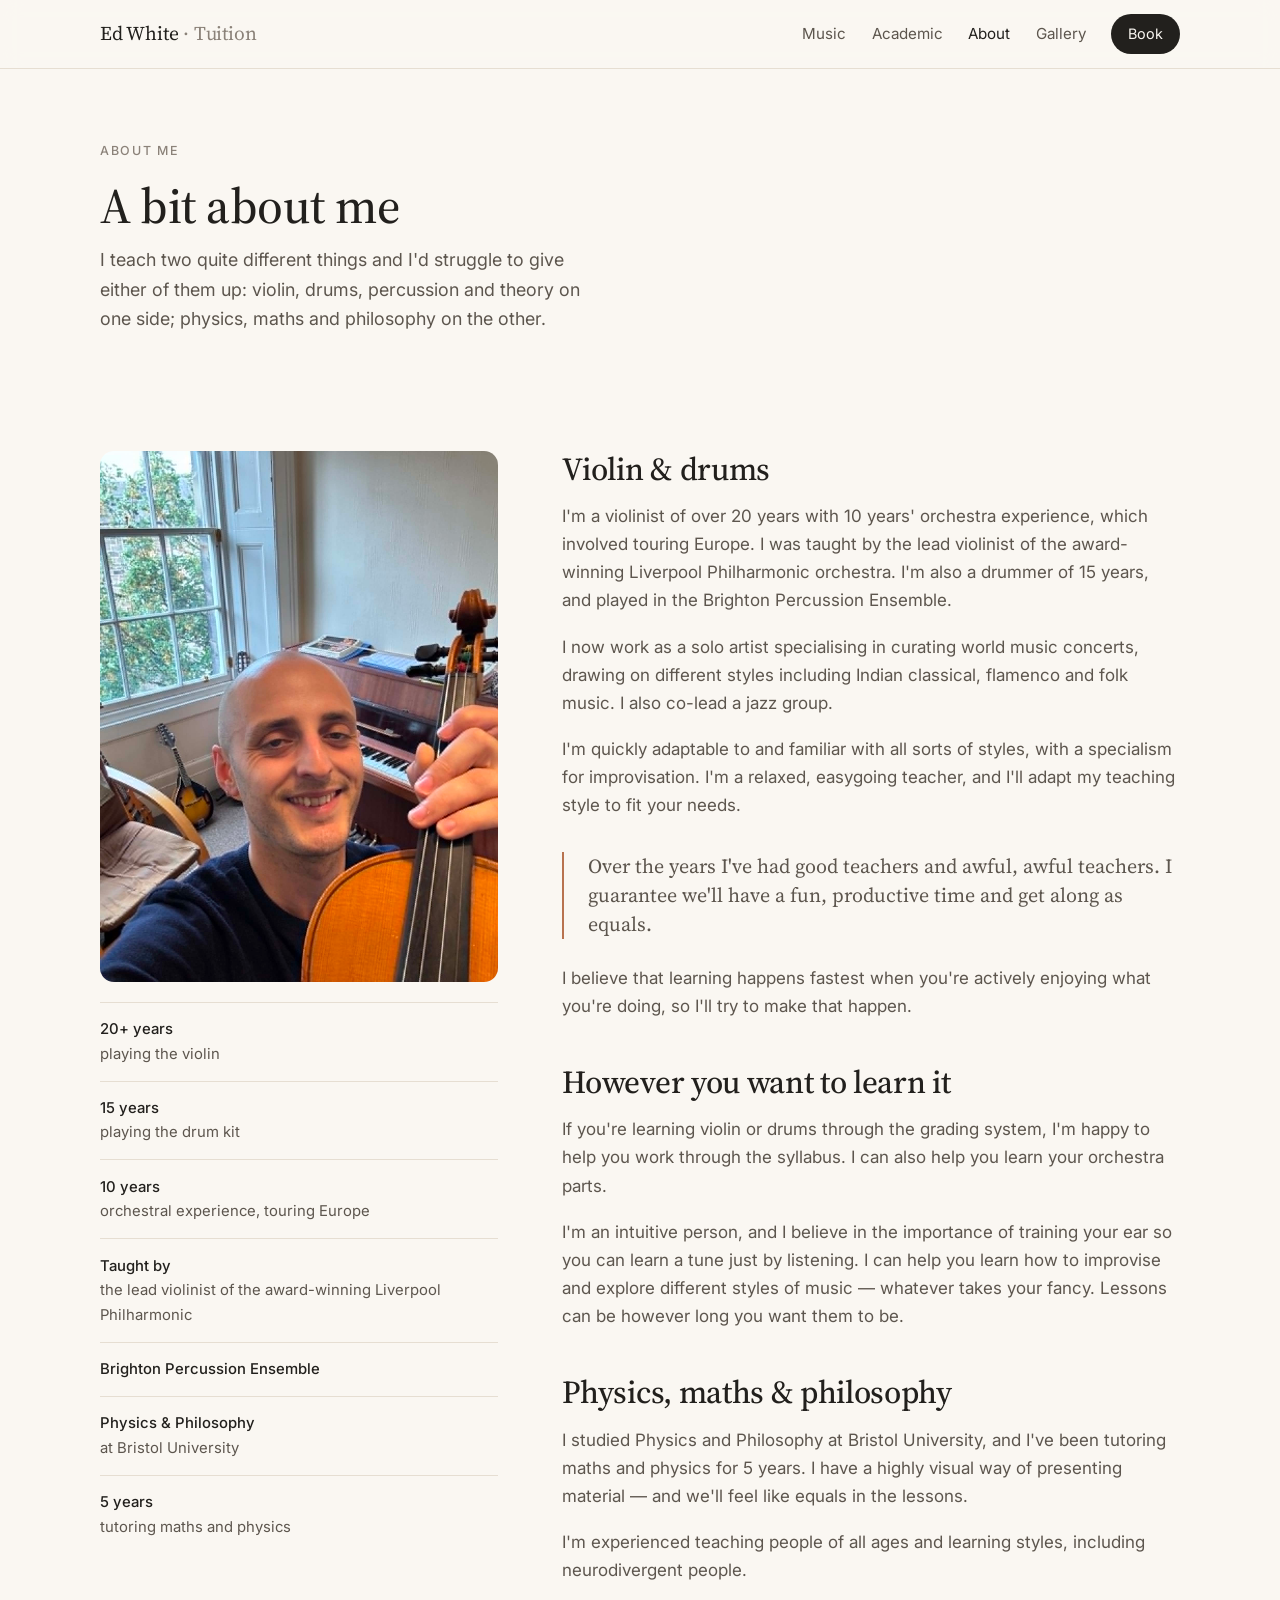
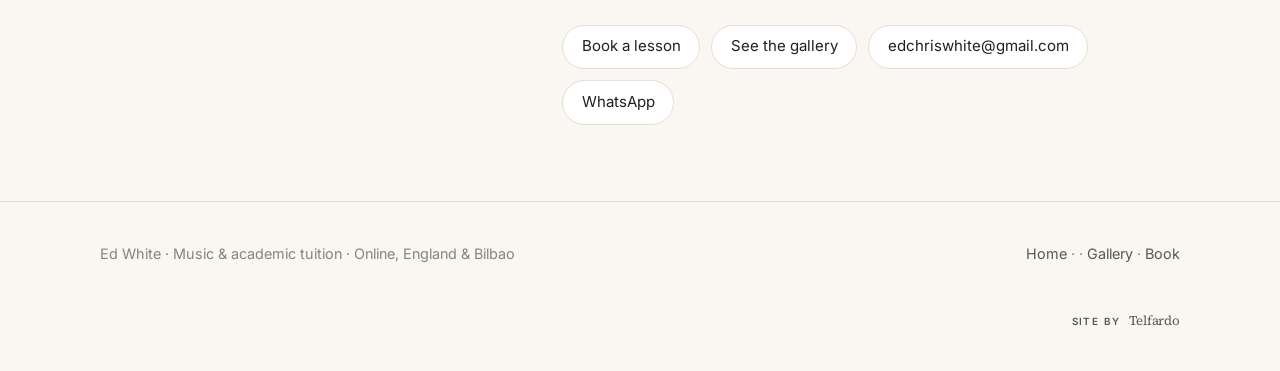
==== about.html @ 2a273e40 "Give the footer credit a colour cloud and a written caption Hovering the credit now blooms a slow mu" ====
<!doctype html>
<html lang="en-GB">
<head>
<meta charset="utf-8">
<meta name="viewport" content="width=device-width, initial-scale=1">
<title>About Ed — Ed White Tuition</title>
<meta name="description" content="Ed White: violinist of over 20 years, drummer of 15, taught by the lead violinist of the Liverpool Philharmonic. Physics and Philosophy at Bristol, five years tutoring maths and physics.">
<link rel="preconnect" href="https://fonts.googleapis.com">
<link rel="preconnect" href="https://fonts.gstatic.com" crossorigin>
<link href="https://fonts.googleapis.com/css2?family=Inter:wght@400;500;600&family=Caveat:wght@500;600&family=Source+Serif+4:opsz,wght@8..60,400;8..60,500&display=swap" rel="stylesheet">
<link rel="stylesheet" href="styles.css">
<link rel="stylesheet" href="admin.css">
<script src="content.js" defer></script>
<script src="admin.js" defer></script>
</head>
<body>

<header class="site-head">
  <div class="wrap">
    <a class="brand" href="index.html">Ed White <span>· Tuition</span></a>
    <nav class="nav">
      <a href="music.html">Music</a>
      <a href="academic.html">Academic</a>
      <a href="about.html" aria-current="page">About</a>
      <a href="gallery.html">Gallery</a>
      <a class="btn-sm" href="index.html#book">Book</a>
    </nav>
  </div>
</header>

<main>

  <section class="hero" id="about-top" style="padding-bottom:0">
    <div class="wrap">
      <div class="section-head">
        <p class="eyebrow">About me</p>
        <h1>A bit about me</h1>
        <p class="lede">
          I teach two quite different things and I'd struggle to give either of them up:
          violin, drums, percussion and theory on one side; physics, maths and
          philosophy on the other.
        </p>
      </div>
    </div>
  </section>

  <section id="about-story">
    <div class="wrap prose-split">

      <aside class="prose-aside">
        <div class="photo" data-placeholder="Add images/ed-smiling-holding-violin.jpeg">
          <img src="images/ed-smiling-holding-violin.jpeg" alt="Ed White smiling with his violin in his teaching room" loading="lazy" onerror="this.parentNode.classList.add('is-empty')">
        </div>
        <ul class="credentials">
          <li><strong>20+ years</strong> playing the violin</li>
          <li><strong>15 years</strong> playing the drum kit</li>
          <li><strong>10 years</strong> orchestral experience, touring Europe</li>
          <li><strong>Taught by</strong> the lead violinist of the award-winning Liverpool Philharmonic</li>
          <li><strong>Brighton Percussion Ensemble</strong></li>
          <li><strong>Physics &amp; Philosophy</strong> at Bristol University</li>
          <li><strong>5 years</strong> tutoring maths and physics</li>
        </ul>
      </aside>

      <div class="prose">

        <h2>Violin &amp; drums</h2>
        <p>
          I'm a violinist of over 20 years with 10 years' orchestra experience, which involved
          touring Europe. I was taught by the lead violinist of the award-winning Liverpool
          Philharmonic orchestra. I'm also a drummer of 15 years, and played in the Brighton
          Percussion Ensemble.
        </p>
        <p>
          I now work as a solo artist specialising in curating world music concerts, drawing on
          different styles including Indian classical, flamenco and folk music. I also co-lead a
          jazz group.
        </p>
        <p>
          I'm quickly adaptable to and familiar with all sorts of styles, with a specialism for
          improvisation. I'm a relaxed, easygoing teacher, and I'll adapt my teaching style to fit
          your needs.
        </p>

        <p class="quote">
          Over the years I've had good teachers and awful, awful teachers. I guarantee we'll have a
          fun, productive time and get along as equals.
        </p>

        <p style="margin-top:1.6rem">
          I believe that learning happens fastest when you're actively enjoying what you're doing,
          so I'll try to make that happen.
        </p>

        <h2>However you want to learn it</h2>
        <p>
          If you're learning violin or drums through the grading system, I'm happy to help you work
          through the syllabus. I can also help you learn your orchestra parts.
        </p>
        <p>
          I'm an intuitive person, and I believe in the importance of training your ear so you can
          learn a tune just by listening. I can help you learn how to improvise and explore
          different styles of music — whatever takes your fancy. Lessons can be however long you
          want them to be.
        </p>

        <h2>Physics, maths &amp; philosophy</h2>
        <p>
          I studied Physics and Philosophy at Bristol University, and I've been tutoring maths and
          physics for 5 years. I have a highly visual way of presenting material — and we'll feel
          like equals in the lessons.
        </p>
        <p>
          I'm experienced teaching people of all ages and learning styles, including neurodivergent
          people.
        </p>

        <div class="contact-strip" style="margin-top:2.5rem">
          <a href="index.html#book">Book a lesson</a>
          <a href="gallery.html">See the gallery</a>
          <a href="mailto:edchriswhite@gmail.com">edchriswhite@gmail.com</a>
          <a href="https://wa.me/447710241930">WhatsApp</a>
        </div>

      </div>
    </div>
  </section>

</main>

<footer class="site-foot">
  <div class="wrap">
    <p>Ed White · Music &amp; academic tuition · Online, England &amp; Bilbao</p>
    <p><a href="index.html">Home</a> ·  · <a href="gallery.html">Gallery</a> · <a href="index.html#book">Book</a></p>
    <p class="credit"><a href="https://telfardo.com" rel="noopener"><span class="by">Site by</span><span class="me">Telfardo</span><span class="ed" aria-hidden="true">Click for more</span></a></p>
  </div>
</footer>

<script src="script.js"></script>
</body>
</html>
---- styles.css ----
/* Ed White Tuition — quiet, warm, unfussy.
   One accent colour, lots of air, no gimmicks. */

:root {
  --paper:      #faf7f2;
  --paper-warm: #f3ece1;
  --card:       #ffffff;
  --ink:        #22201d;
  --ink-soft:   #5d564e;
  --ink-faint:  #8b8279;
  --line:       #e6ded2;
  --accent:     #9c5334;
  --accent-dim: #b8734f;
  --moss:       #4c5c4f;

  --serif: "Source Serif 4", Georgia, "Times New Roman", serif;
  --sans:  "Inter", -apple-system, BlinkMacSystemFont, "Segoe UI", Roboto, Helvetica, Arial, sans-serif;

  --wrap: 1080px;
  --radius: 14px;
}

*, *::before, *::after { box-sizing: border-box; }

html { scroll-behavior: smooth; }

body {
  margin: 0;
  background: var(--paper);
  color: var(--ink);
  font-family: var(--sans);
  font-size: 17px;
  line-height: 1.65;
  -webkit-font-smoothing: antialiased;
}

h1, h2, h3 {
  font-family: var(--serif);
  font-weight: 500;
  line-height: 1.15;
  letter-spacing: -0.01em;
  margin: 0 0 0.5em;
}

h1 { font-size: clamp(2.1rem, 5vw, 3.1rem); }
h2 { font-size: clamp(1.5rem, 3vw, 2rem); }
h3 { font-size: 1.15rem; }

p { margin: 0 0 1.1em; }
p:last-child { margin-bottom: 0; }

a { color: var(--accent); text-decoration-thickness: 1px; text-underline-offset: 3px; }
a:hover { color: var(--ink); }

img { max-width: 100%; display: block; }

.wrap {
  width: min(100% - 2.5rem, var(--wrap));
  margin-inline: auto;
}

.lede {
  font-size: 1.12rem;
  color: var(--ink-soft);
  max-width: 46ch;
}

.eyebrow {
  font-size: 0.78rem;
  letter-spacing: 0.14em;
  text-transform: uppercase;
  color: var(--ink-faint);
  font-weight: 500;
  margin-bottom: 1rem;
}

/* ---------- header ---------- */

.site-head {
  position: sticky;
  top: 0;
  z-index: 20;
  background: rgba(250, 247, 242, 0.88);
  backdrop-filter: blur(10px);
  border-bottom: 1px solid var(--line);
}

.site-head .wrap {
  display: flex;
  align-items: center;
  justify-content: space-between;
  gap: 1.5rem;
  min-height: 68px;
  padding-block: 0.6rem;
  flex-wrap: wrap;
}

.brand {
  font-family: var(--serif);
  font-size: 1.22rem;
  color: var(--ink);
  text-decoration: none;
  letter-spacing: -0.01em;
}
.brand span { color: var(--ink-faint); }

.nav {
  display: flex;
  align-items: center;
  gap: 1.6rem;
  font-size: 0.95rem;
}

.nav a {
  color: var(--ink-soft);
  text-decoration: none;
}
.nav a:hover, .nav a[aria-current="page"] { color: var(--ink); }

.nav .btn-sm {
  background: var(--ink);
  color: var(--paper);
  padding: 0.5rem 1.05rem;
  border-radius: 100px;
  font-size: 0.9rem;
}
.nav .btn-sm:hover { background: var(--accent); color: #fff; }

/* ---------- hero ---------- */

.hero {
  padding: clamp(2.5rem, 6vw, 4.5rem) 0 clamp(3rem, 6vw, 5rem);
}

.hero-grid {
  display: grid;
  grid-template-columns: 1fr 1fr;
  gap: clamp(2rem, 5vw, 4rem);
  align-items: start;
}

.hero h1 { margin-bottom: 0.65rem; }

/* Small portrait sitting beside the page title — deliberately modest, and
   square, so there's no crop to go wrong on any screen. */

.hero-intro {
  display: flex;
  align-items: center;
  gap: 1.25rem;
  margin-bottom: 1.5rem;
}

.hero-intro .portrait {
  flex: none;
  width: 132px;
  aspect-ratio: 1;
  border-radius: 14px;
  overflow: hidden;
  background: var(--paper-warm);
}
.hero-intro .portrait img { width: 100%; height: 100%; object-fit: cover; object-position: center 18%; }

.hero-intro .eyebrow { margin-bottom: 0.5rem; }
.hero-intro h1 { margin-bottom: 0; }

.hero-photo {
  margin: 2rem 0 0;
  border-radius: var(--radius);
  overflow: hidden;
  background: var(--paper-warm);
  aspect-ratio: 1 / 1;
}
.hero-photo img { width: 100%; height: 100%; object-fit: cover; object-position: center; }

.facts {
  list-style: none;
  margin: 1.75rem 0 0;
  padding: 0;
  display: grid;
  gap: 0.55rem;
  font-size: 0.98rem;
  color: var(--ink-soft);
}
.facts li { display: flex; gap: 0.7rem; align-items: baseline; }
.facts li::before {
  content: "";
  flex: none;
  width: 6px; height: 6px;
  border-radius: 50%;
  background: var(--accent-dim);
  transform: translateY(-2px);
}

/* ---------- booking form ---------- */

.booking {
  background: var(--card);
  border: 1px solid var(--line);
  border-radius: var(--radius);
  padding: clamp(1.5rem, 3vw, 2.1rem);
  box-shadow: 0 1px 2px rgba(34, 32, 29, 0.03), 0 12px 34px rgba(34, 32, 29, 0.05);
}

.booking h2 { font-size: 1.5rem; margin-bottom: 0.3rem; }
.booking .form-note { font-size: 0.93rem; color: var(--ink-faint); margin-bottom: 1.5rem; }

.field { margin-bottom: 1.05rem; }
.field-row {
  display: grid;
  grid-template-columns: 1fr 1fr;
  gap: 1rem;
}

label {
  display: block;
  font-size: 0.87rem;
  font-weight: 500;
  color: var(--ink-soft);
  margin-bottom: 0.4rem;
}
label .opt { font-weight: 400; color: var(--ink-faint); }

input[type="text"],
input[type="email"],
select,
textarea {
  width: 100%;
  font: inherit;
  font-size: 0.97rem;
  color: var(--ink);
  background: var(--paper);
  border: 1px solid var(--line);
  border-radius: 9px;
  padding: 0.62rem 0.8rem;
  transition: border-color 0.15s ease, box-shadow 0.15s ease, background 0.15s ease;
}

textarea { resize: vertical; min-height: 84px; }

input:focus, select:focus, textarea:focus {
  outline: none;
  background: var(--card);
  border-color: var(--accent-dim);
  box-shadow: 0 0 0 3px rgba(156, 83, 52, 0.13);
}

select {
  appearance: none;
  background-image: url("data:image/svg+xml,%3Csvg xmlns='http://www.w3.org/2000/svg' width='12' height='8' viewBox='0 0 12 8'%3E%3Cpath d='M1 1.5 6 6.5l5-5' fill='none' stroke='%238b8279' stroke-width='1.6' stroke-linecap='round'/%3E%3C/svg%3E");
  background-repeat: no-repeat;
  background-position: right 0.85rem center;
  padding-right: 2.2rem;
}

/* chip choices */

.chips { display: flex; flex-wrap: wrap; gap: 0.45rem; }

.chips input { position: absolute; opacity: 0; pointer-events: none; }

.chips label {
  margin: 0;
  cursor: pointer;
  font-size: 0.9rem;
  font-weight: 400;
  color: var(--ink-soft);
  background: var(--paper);
  border: 1px solid var(--line);
  border-radius: 100px;
  padding: 0.36rem 0.85rem;
  transition: all 0.15s ease;
  user-select: none;
}
.chips label:hover { border-color: var(--accent-dim); color: var(--ink); }

.chips input:checked + label {
  background: var(--accent);
  border-color: var(--accent);
  color: #fff;
}
.chips input:focus-visible + label { box-shadow: 0 0 0 3px rgba(156, 83, 52, 0.2); }

.btn {
  display: inline-block;
  font: inherit;
  font-size: 1rem;
  font-weight: 500;
  border: 1px solid transparent;
  border-radius: 100px;
  padding: 0.78rem 1.6rem;
  cursor: pointer;
  text-decoration: none;
  text-align: center;
  transition: background 0.15s ease, color 0.15s ease, border-color 0.15s ease;
}

.btn-primary { background: var(--accent); color: #fff; width: 100%; }
.btn-primary:hover { background: #86462b; color: #fff; }

.btn-dark { background: var(--ink); color: var(--paper); }
.btn-dark:hover { background: #3c3733; color: var(--paper); }

.btn-ghost {
  background: transparent;
  color: var(--ink);
  border-color: var(--line);
}
.btn-ghost:hover { border-color: var(--ink); color: var(--ink); }

.form-foot {
  margin-top: 1.1rem;
  font-size: 0.87rem;
  color: var(--ink-faint);
  text-align: center;
}

/* message preview */

.preview {
  margin-top: 1.25rem;
  border: 1px solid var(--line);
  border-radius: 11px;
  background: var(--paper-warm);
  padding: 1.1rem 1.2rem;
}
.preview[hidden] { display: none; }
.preview h3 { font-family: var(--sans); font-size: 0.82rem; letter-spacing: 0.1em; text-transform: uppercase; color: var(--ink-faint); font-weight: 600; }
.preview pre {
  margin: 0 0 1rem;
  font-family: var(--sans);
  font-size: 0.93rem;
  line-height: 1.6;
  color: var(--ink-soft);
  white-space: pre-wrap;
  word-wrap: break-word;
}
.preview-actions { display: flex; gap: 0.6rem; flex-wrap: wrap; }
.preview-actions .btn { flex: 1; min-width: 148px; padding-block: 0.6rem; font-size: 0.94rem; }
.preview-actions .btn-primary { width: auto; }
.preview-actions .btn-ghost { flex-basis: 100%; }

.preview-hint {
  margin: 0.9rem 0 0;
  font-size: 0.84rem;
  line-height: 1.5;
  color: var(--ink-faint);
}
.preview-hint + .preview-hint {
  margin-top: 0.55rem;
  padding-top: 0.55rem;
  border-top: 1px solid var(--line);
}

/* Fields that only appear once a relevant option is chosen. */

.field-reveal {
  background: var(--paper-warm);
  border: 1px solid var(--line);
  border-radius: 10px;
  padding: 0.9rem 1rem 1rem;
  margin-top: -0.2rem;
}
.field-reveal[hidden] { display: none; }
.field-reveal .field:last-child { margin-bottom: 0; }
.field-reveal input { background: var(--card); }

.reveal-note {
  font-size: 0.85rem;
  line-height: 1.55;
  color: var(--ink-soft);
  margin: 0 0 0.85rem;
}

/* ---------- sections ---------- */

section { padding-block: clamp(3rem, 6vw, 5rem); }

.section-alt { background: var(--paper-warm); }

.section-head { max-width: 52ch; margin-bottom: 2.5rem; }

.cards {
  display: grid;
  grid-template-columns: repeat(auto-fit, minmax(258px, 1fr));
  gap: 1.1rem;
}

.card {
  background: var(--card);
  border: 1px solid var(--line);
  border-radius: var(--radius);
  padding: 1.6rem 1.5rem;
}
.section-alt .card { background: var(--paper); }

.card h3 { margin-bottom: 0.4rem; }
.card p { font-size: 0.96rem; color: var(--ink-soft); }

.card .tag {
  display: inline-block;
  font-size: 0.72rem;
  letter-spacing: 0.1em;
  text-transform: uppercase;
  color: var(--accent);
  font-weight: 600;
  margin-bottom: 0.75rem;
}
.card .tag.academic { color: var(--moss); }

/* about */

.about-grid {
  display: grid;
  grid-template-columns: 0.85fr 1fr;
  gap: clamp(2rem, 5vw, 3.5rem);
  align-items: center;
}

.about-photo {
  border-radius: var(--radius);
  overflow: hidden;
  background: var(--paper-warm);
  aspect-ratio: 3 / 4;
}
.about-photo img { width: 100%; height: 100%; object-fit: cover; }

/* pull quote */

.quote {
  border-left: 2px solid var(--accent-dim);
  padding-left: 1.5rem;
  margin: 2rem 0 0;
  font-family: var(--serif);
  font-size: 1.25rem;
  line-height: 1.45;
  color: var(--ink);
}

/* ---------- photo story page ---------- */

.story {
  display: grid;
  grid-template-columns: 1fr 1fr;
  gap: clamp(2rem, 5vw, 4rem);
  align-items: center;
  margin-bottom: clamp(3rem, 7vw, 5.5rem);
}
.story:last-child { margin-bottom: 0; }
.story.flip .story-text { order: 2; }

.story-photo {
  border-radius: var(--radius);
  overflow: hidden;
  background: var(--paper-warm);
  aspect-ratio: 4 / 5;
}
.story-photo img { width: 100%; height: 100%; object-fit: cover; }

.story-text h2 { margin-bottom: 0.6rem; }
.story-text p { color: var(--ink-soft); }

.caption {
  margin-top: 0.9rem;
  font-size: 0.85rem;
  color: var(--ink-faint);
}

/* graceful placeholder when a photo file isn't there yet */

.photo.is-empty {
  display: grid;
  place-items: center;
  background:
    repeating-linear-gradient(
      -45deg,
      var(--paper-warm) 0 14px,
      #efe7da 14px 28px
    );
  border: 1px dashed #d8cdbd;
}
.photo.is-empty img { display: none; }
.photo.is-empty::after {
  content: "♪  " attr(data-placeholder);
  font-size: 0.84rem;
  color: #9a9086;
  text-align: center;
  padding: 1.5rem;
  max-width: 26ch;
  line-height: 1.55;
  background: rgba(250, 247, 242, 0.82);
  border-radius: 8px;
}

/* ---------- pickable subject cards ---------- */

/* ---------- how it works ---------- */

.steps {
  list-style: none;
  counter-reset: step;
  margin: 0;
  padding: 0;
  display: grid;
  grid-template-columns: repeat(auto-fit, minmax(240px, 1fr));
  gap: 1.75rem;
}

.steps li {
  counter-increment: step;
  padding-top: 1.1rem;
  border-top: 2px solid var(--line);
}

.steps li::before {
  content: counter(step);
  display: block;
  font-family: var(--serif);
  font-size: 1.45rem;
  color: var(--accent);
  margin-bottom: 0.35rem;
}

.steps h3 { font-size: 1.05rem; margin-bottom: 0.3rem; }
.steps p { font-size: 0.95rem; color: var(--ink-soft); margin: 0; }

/* ---------- practical detail rows ---------- */

.detail-rows {
  display: grid;
  grid-template-columns: repeat(auto-fit, minmax(230px, 1fr));
  gap: 1.5rem 2.5rem;
}

.detail-rows > div { border-top: 1px solid var(--line); padding-top: 1rem; }
.detail-rows h3 { font-family: var(--sans); font-size: 0.8rem; letter-spacing: 0.1em; text-transform: uppercase; color: var(--ink-faint); font-weight: 600; margin-bottom: 0.5rem; }
.detail-rows p { font-size: 0.97rem; color: var(--ink-soft); margin: 0; }

/* ---------- closing call to action ---------- */

.cta-band { text-align: center; }
.cta-band .lede { margin-inline: auto; }
.cta-band .contact-strip { justify-content: center; }
.cta-band .btn { margin-top: 1.75rem; }
.cta-band .btn-primary { width: auto; padding-inline: 2.4rem; }

/* ---------- gallery ---------- */

.gallery {
  display: grid;
  grid-template-columns: repeat(auto-fit, minmax(260px, 1fr));
  gap: 1.1rem;
}

.gallery figure {
  margin: 0;
}

.gallery .photo {
  border-radius: var(--radius);
  overflow: hidden;
  background: var(--paper-warm);
  aspect-ratio: 3 / 4;
}
.gallery .photo img { width: 100%; height: 100%; object-fit: cover; }

.gallery .wide { grid-column: span 2; }
.gallery .wide .photo { aspect-ratio: 3 / 2; }

/* square source images sit better without a tall crop */
.gallery .square .photo { aspect-ratio: 1 / 1; }

/* ---------- student note cards (stand-ins until lesson photos exist) ---------- */

.note-cards {
  display: grid;
  grid-template-columns: 1fr 1fr;
  gap: 1.1rem;
}

.note-card {
  background: var(--card);
  border: 1px solid var(--line);
  border-radius: var(--radius);
  padding: 2rem 1.8rem;
}

.note-card .age {
  display: block;
  font-family: var(--serif);
  font-size: 2.6rem;
  line-height: 1;
  color: var(--accent);
  margin-bottom: 0.85rem;
}

.note-card h3 {
  font-size: 1.25rem;
  margin-bottom: 0.6rem;
}

.note-card p {
  font-size: 0.97rem;
  color: var(--ink-soft);
}

.gallery figcaption {
  margin-top: 0.7rem;
  font-size: 0.88rem;
  color: var(--ink-faint);
  line-height: 1.5;
}

/* ---------- long-form prose ---------- */

.prose {
  max-width: 62ch;
}

.prose h2 {
  margin-top: 2.75rem;
  margin-bottom: 0.9rem;
}
.prose h2:first-child { margin-top: 0; }

.prose p { color: var(--ink-soft); }

.prose > .quote { max-width: none; }

.prose-split {
  display: grid;
  grid-template-columns: 1fr 1.55fr;
  gap: clamp(2rem, 5vw, 4rem);
  align-items: start;
}

.prose-aside {
  position: sticky;
  top: 100px;
}

.prose-aside .photo {
  border-radius: var(--radius);
  overflow: hidden;
  background: var(--paper-warm);
  aspect-ratio: 3 / 4;
  margin-bottom: 1.25rem;
}
.prose-aside .photo img { width: 100%; height: 100%; object-fit: cover; }

.credentials {
  list-style: none;
  margin: 0;
  padding: 0;
  display: grid;
  gap: 0.9rem;
  font-size: 0.93rem;
}
.credentials li {
  border-top: 1px solid var(--line);
  padding-top: 0.9rem;
  color: var(--ink-soft);
}
.credentials strong {
  display: block;
  font-weight: 500;
  color: var(--ink);
}

/* ---------- contact strip ---------- */

.contact-strip {
  display: flex;
  flex-wrap: wrap;
  gap: 0.7rem;
  margin-top: 1.75rem;
}

.contact-strip a {
  display: inline-flex;
  align-items: center;
  gap: 0.5rem;
  background: var(--card);
  border: 1px solid var(--line);
  border-radius: 100px;
  padding: 0.55rem 1.15rem;
  font-size: 0.94rem;
  color: var(--ink);
  text-decoration: none;
}
.contact-strip a:hover { border-color: var(--accent-dim); color: var(--accent); }

/* ---------- footer ---------- */

.site-foot {
  border-top: 1px solid var(--line);
  padding-block: 2.5rem;
  font-size: 0.9rem;
  color: var(--ink-faint);
}
.site-foot .wrap {
  display: flex;
  justify-content: space-between;
  gap: 1.5rem;
  flex-wrap: wrap;
}
.site-foot a { color: var(--ink-soft); text-decoration: none; }
.site-foot a:hover { color: var(--accent); }

.site-foot .wrap > p { margin-bottom: 0; }

.site-foot .credit {
  flex: 0 0 100%;
  margin-top: 1.1rem;
  text-align: right;
}

/* Same move as the brand mark: the name in the serif, the qualifier in
   small tracked sans beside it. */
.site-foot .credit a {
  display: inline-flex;
  align-items: baseline;
  gap: 0.6em;
}
.site-foot .credit .by {
  font-size: 0.62rem;
  font-weight: 600;
  text-transform: uppercase;
  letter-spacing: 0.14em;
  color: var(--ink-soft);
  transition: color 0.3s ease;
}
.site-foot .credit .me {
  font-family: var(--serif);
  font-size: 0.82rem;
  letter-spacing: -0.01em;
  color: var(--ink-soft);
  transition: color 0.3s ease;
}
.site-foot .credit a:hover .by { color: var(--ink); }

@media (prefers-reduced-motion: reduce) {
  .site-foot .credit .me,
  .site-foot .credit .by { transition: none; }
}

/* ---------- responsive ---------- */

@media (max-width: 860px) {
  .hero-grid,
  .about-grid,
  .prose-split,
  .story { grid-template-columns: 1fr; }

  .prose-aside { position: static; }
  .prose-aside .photo { max-width: 340px; }

  /* Once the sidebar stacks it stops being a glanceable margin note and
     turns into a long list between the photo and the prose. */
  .credentials { display: none; }
  .gallery .wide { grid-column: span 1; }
  .gallery .wide .photo { aspect-ratio: 3 / 2; }
  .note-cards { grid-template-columns: 1fr; }

  .story.flip .story-text { order: 0; }

  .about-photo { max-width: 380px; }

  .hero-photo { aspect-ratio: 16 / 10; }

  .hero-intro { gap: 1rem; }
  .hero-intro .portrait { width: 92px; border-radius: 12px; }

  .nav { gap: 1.1rem; font-size: 0.92rem; }
}

@media (max-width: 520px) {
  body { font-size: 16px; }
  .field-row { grid-template-columns: 1fr; gap: 0; }
  .field-row .field { margin-bottom: 1.05rem; }
  .site-head .wrap { min-height: 0; }
}

@media (prefers-reduced-motion: reduce) {
  html { scroll-behavior: auto; }
  * { transition: none !important; }
}

/* ---------- footer credit: the cloud ----------
   Two conic gradients, heavily blurred, on one long loop - the second offset
   by half a cycle so a new bloom opens as the last fades, giving a continuous
   radiate rather than a pulse with gaps. Conic rather than radial so the
   layer carries several hues at once, and each bloom rotates as it grows so
   the colours actually travel. A slow full hue-rotate sits on top, so the
   cloud never settles on one colour.
   isolation keeps the z-index:-1 cloud inside the link's own layer. */

.site-foot .credit a { position: relative; isolation: isolate; }

.site-foot .credit a::before,
.site-foot .credit a::after {
  content: "";
  position: absolute;
  inset: -12px -22px;
  border-radius: 50%;
  opacity: 0;
  pointer-events: none;
  z-index: -1;
  transform: scale(0.55);
  filter: blur(16px);
}

.site-foot .credit a::before {
  background: conic-gradient(from 0deg,
              #ff6fae, #ffb347, #ffe66d, #6ee7b7, #5ec8ff, #a78bfa, #ff6fae);
}
.site-foot .credit a::after {
  background: conic-gradient(from 140deg,
              #7afcff, #b16cff, #ff8fab, #ffd56b, #7afcff);
}

.site-foot .credit a:hover::before,
.site-foot .credit a:hover::after,
.site-foot .credit a:focus-visible::before,
.site-foot .credit a:focus-visible::after {
  animation: creditCloud 7.5s ease-out infinite, creditHue 26s linear infinite;
}
.site-foot .credit a:hover::after,
.site-foot .credit a:focus-visible::after { animation-delay: 3.75s, 0s; }

@keyframes creditCloud {
  0%   { opacity: 0;    transform: scale(0.55) rotate(0deg); }
  30%  { opacity: 0.85; }
  100% { opacity: 0;    transform: scale(2.2) rotate(150deg); }
}
@keyframes creditHue {
  from { filter: blur(16px) hue-rotate(0deg); }
  to   { filter: blur(16px) hue-rotate(360deg); }
}

/* "Click for more", written out beside the credit ---------------------
   Sits immediately left of the link on the same baseline, so it can't
   land on the nav row above. The clip-path wipe runs on steps() rather
   than smoothly: stepping makes letters arrive in clumps, like a pen
   moving, where a linear wipe reads as a curtain opening. */

.site-foot .credit .ed {
  position: absolute;
  right: calc(100% + 0.7em);
  bottom: 0;
  white-space: nowrap;
  font-family: "Caveat", "Segoe Script", cursive;
  font-size: 1rem;
  font-weight: 600;
  letter-spacing: 0.01em;
  color: var(--ink-soft);
  opacity: 0;
  clip-path: inset(0 100% 0 0);
  pointer-events: none;
  transition: opacity 0.2s ease;
}

.site-foot .credit a:hover .ed,
.site-foot .credit a:focus-visible .ed {
  opacity: 1;
  animation: creditWrite 0.9s steps(14, end) 0.15s forwards;
}

@keyframes creditWrite { to { clip-path: inset(0 0 0 0); } }

/* The name lifts clear of the cloud while it's going. */
.site-foot .credit a:hover .me,
.site-foot .credit a:focus-visible .me { color: var(--ink); }
.site-foot .credit a:hover .by,
.site-foot .credit a:focus-visible .by { color: var(--ink); }

@media (prefers-reduced-motion: reduce) {
  .site-foot .credit a:hover::before,
  .site-foot .credit a:focus-visible::before { animation: none; opacity: 0.5; transform: scale(1.5); }
  .site-foot .credit a:hover::after,
  .site-foot .credit a:focus-visible::after { animation: none; opacity: 0; }
  .site-foot .credit .ed { transition: opacity 0.2s ease; }
  .site-foot .credit a:hover .ed,
  .site-foot .credit a:focus-visible .ed { transform: none; }
}
---- admin.css ----
/* Editor chrome. Only ever seen by whoever is signed in at /admin.html. */

.edw-editing { padding-bottom: 72px; }

.edw-bar {
  position: fixed;
  left: 0; right: 0; bottom: 0;
  z-index: 999;
  display: flex;
  align-items: center;
  gap: 0.5rem;
  flex-wrap: wrap;
  padding: 0.7rem 1rem;
  background: #22201d;
  color: #f3ece1;
  font-family: var(--sans);
  font-size: 0.88rem;
  box-shadow: 0 -4px 20px rgba(0, 0, 0, 0.18);
}

.edw-brand {
  font-weight: 600;
  letter-spacing: 0.08em;
  text-transform: uppercase;
  font-size: 0.72rem;
  color: #b8a998;
  margin-right: 0.35rem;
}

.edw-bar button {
  font: inherit;
  font-size: 0.86rem;
  color: #f3ece1;
  background: rgba(255, 255, 255, 0.09);
  border: 1px solid rgba(255, 255, 255, 0.16);
  border-radius: 100px;
  padding: 0.36rem 0.95rem;
  cursor: pointer;
}
.edw-bar button:hover { background: rgba(255, 255, 255, 0.18); }
.edw-bar button.is-on { background: #b8734f; border-color: #b8734f; color: #fff; }
.edw-bar button.edw-go { background: #9c5334; border-color: #9c5334; }
.edw-bar button.edw-go:hover { background: #b8734f; }

.edw-sep { flex: 1; }

.edw-status { color: #9a8f83; font-size: 0.82rem; }
.edw-status.is-dirty { color: #e8b48f; }

/* text mode */

.edw-editable {
  outline: 1px dashed rgba(156, 83, 52, 0.45);
  outline-offset: 3px;
  border-radius: 3px;
  cursor: text;
}
.edw-editable:focus {
  outline: 2px solid #9c5334;
  background: rgba(255, 255, 255, 0.6);
}

/* photo mode */

.edw-pickable { cursor: pointer; outline: 2px dashed rgba(156, 83, 52, 0.5); outline-offset: 3px; }
.edw-pickable:hover { outline-color: #9c5334; }
.edw-selected { outline: 3px solid #9c5334 !important; }

.edw-panel {
  position: fixed;
  right: 1rem;
  bottom: 84px;
  z-index: 1000;
  width: 260px;
  background: #fff;
  border: 1px solid #e6ded2;
  border-radius: 14px;
  padding: 1.1rem 1.2rem 1rem;
  box-shadow: 0 12px 40px rgba(34, 32, 29, 0.22);
  font-family: var(--sans);
  font-size: 0.88rem;
  color: #22201d;
}

.edw-panel h4 {
  margin: 0 0 0.9rem;
  font-family: var(--sans);
  font-size: 0.72rem;
  letter-spacing: 0.1em;
  text-transform: uppercase;
  color: #8b8279;
}

.edw-panel label {
  display: block;
  margin-bottom: 0.9rem;
  font-size: 0.84rem;
  color: #5d564e;
}
.edw-panel output { float: right; color: #9c5334; font-variant-numeric: tabular-nums; }
.edw-panel input[type="range"] { width: 100%; margin-top: 0.35rem; accent-color: #9c5334; }
.edw-panel select { width: 100%; margin-top: 0.35rem; }

.edw-panel-actions { display: flex; gap: 0.5rem; margin-top: 0.4rem; }
.edw-panel-actions button {
  flex: 1;
  font: inherit;
  font-size: 0.82rem;
  padding: 0.45rem 0.6rem;
  border-radius: 100px;
  border: 1px solid #e6ded2;
  background: #faf7f2;
  color: #22201d;
  cursor: pointer;
}
.edw-panel-actions button.edw-go { background: #9c5334; border-color: #9c5334; color: #fff; }

/* section mode */

.edw-outlined { outline: 2px dashed rgba(76, 92, 79, 0.4); outline-offset: -6px; position: relative; }

.edw-section-tools {
  position: absolute;
  top: 8px; right: 12px;
  z-index: 50;
  display: flex;
  gap: 0.3rem;
}
.edw-section-tools button {
  font: inherit;
  font-size: 0.78rem;
  padding: 0.28rem 0.6rem;
  border-radius: 100px;
  border: 1px solid #d8cdbd;
  background: rgba(255, 255, 255, 0.94);
  color: #22201d;
  cursor: pointer;
}
.edw-section-tools button:hover { border-color: #9c5334; color: #9c5334; }

@media (max-width: 640px) {
  .edw-bar { font-size: 0.8rem; padding: 0.55rem 0.7rem; }
  .edw-panel { right: 0.6rem; left: 0.6rem; width: auto; }
}
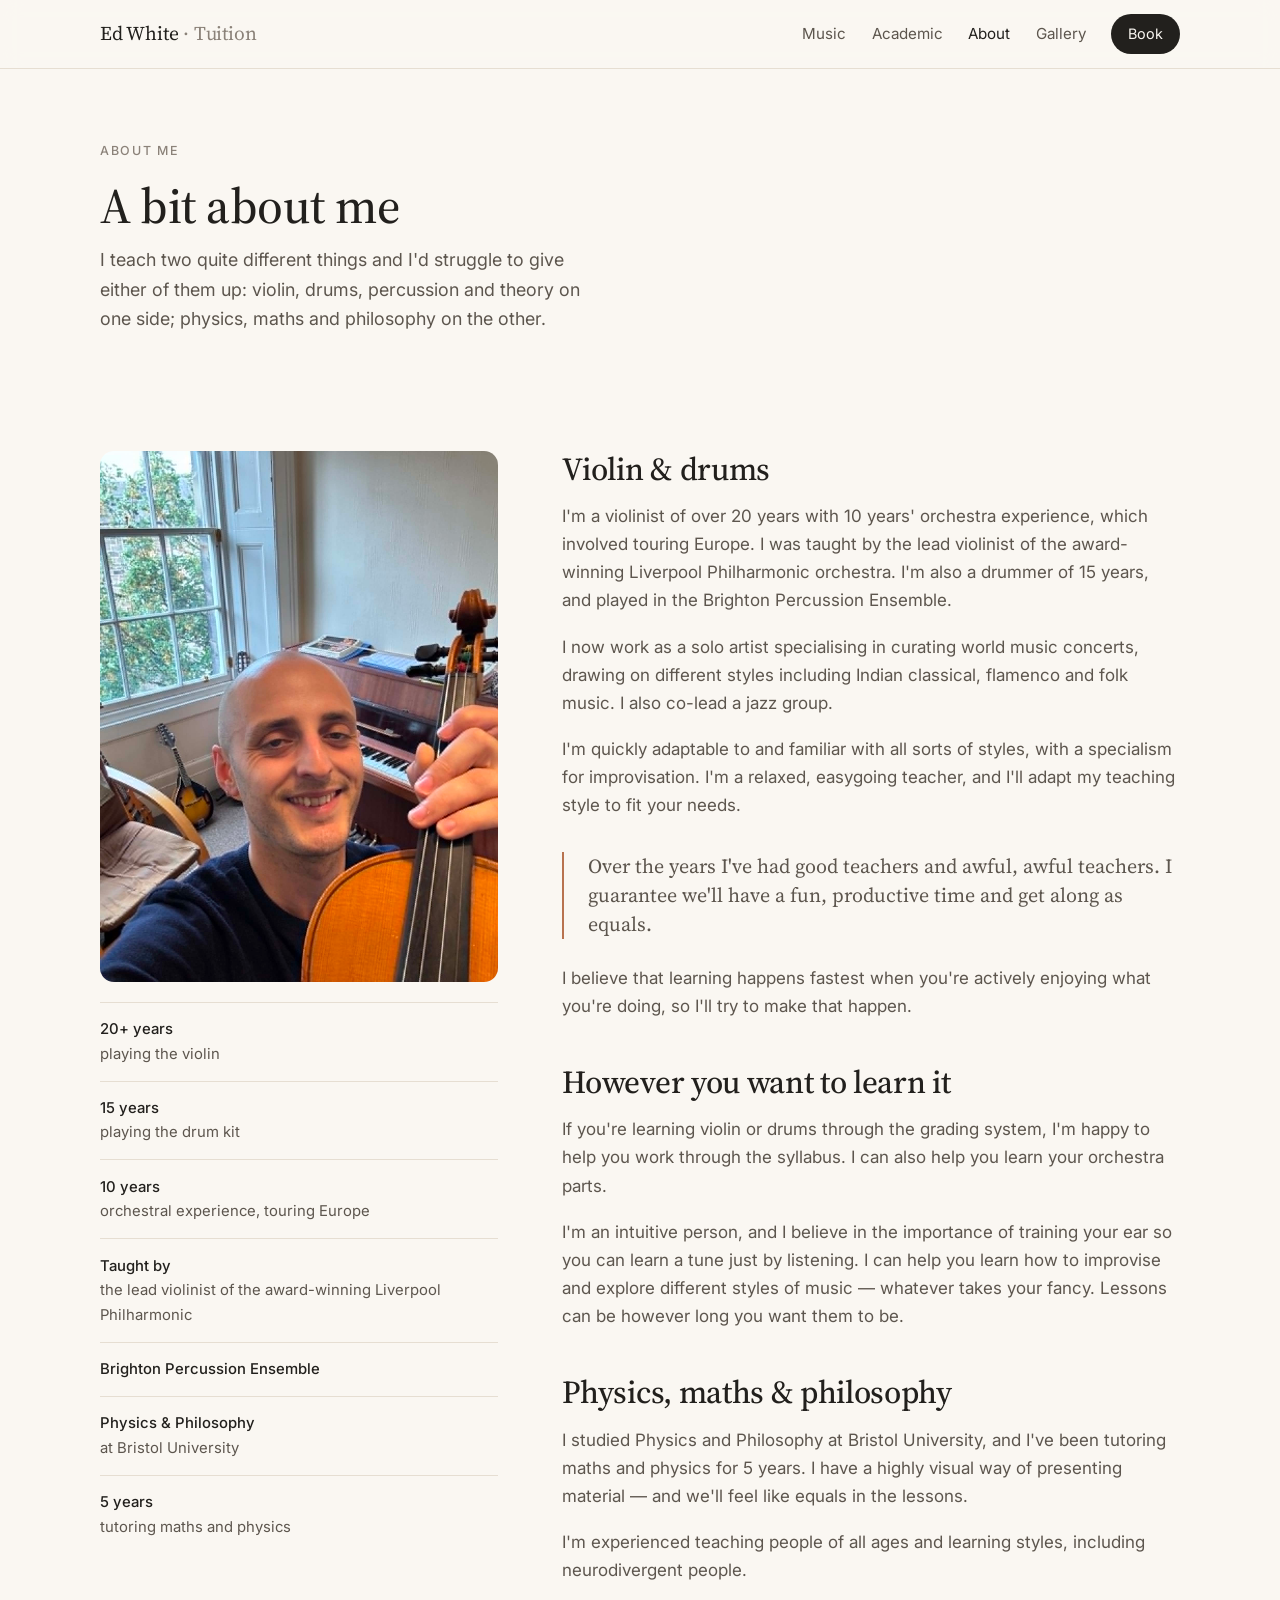
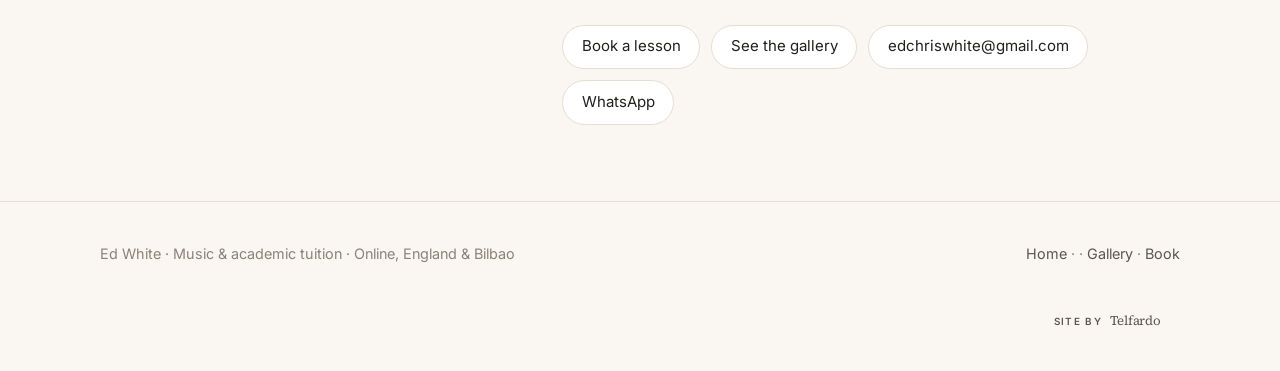
==== commit f3827f5a: "Swap the violin animation for a flip to the offer Alternative to the drawing on main, in case Ed wou" ====
--- a/about.html
+++ b/about.html
@@ -7,7 +7,7 @@
 <meta name="description" content="Ed White: violinist of over 20 years, drummer of 15, taught by the lead violinist of the Liverpool Philharmonic. Physics and Philosophy at Bristol, five years tutoring maths and physics.">
 <link rel="preconnect" href="https://fonts.googleapis.com">
 <link rel="preconnect" href="https://fonts.gstatic.com" crossorigin>
-<link href="https://fonts.googleapis.com/css2?family=Inter:wght@400;500;600&family=Caveat:wght@500;600&family=Source+Serif+4:opsz,wght@8..60,400;8..60,500&display=swap" rel="stylesheet">
+<link href="https://fonts.googleapis.com/css2?family=Inter:wght@400;500;600&family=Source+Serif+4:opsz,wght@8..60,400;8..60,500&display=swap" rel="stylesheet">
 <link rel="stylesheet" href="styles.css">
 <link rel="stylesheet" href="admin.css">
 <script src="content.js" defer></script>
@@ -132,7 +132,7 @@
   <div class="wrap">
     <p>Ed White · Music &amp; academic tuition · Online, England &amp; Bilbao</p>
     <p><a href="index.html">Home</a> ·  · <a href="gallery.html">Gallery</a> · <a href="index.html#book">Book</a></p>
-    <p class="credit"><a href="https://telfardo.com" rel="noopener"><span class="by">Site by</span><span class="me">Telfardo</span><span class="ed" aria-hidden="true">Click for more</span></a></p>
+    <p class="credit"><a href="https://telfardo.com" rel="noopener"><span class="swap"><span class="front">Site by</span><span class="back">Need one?</span></span><span class="me">Telfardo</span><span class="swap arrow"><span class="front"></span><span class="back">&rarr;</span></span></a></p>
   </div>
 </footer>
 
--- a/styles.css
+++ b/styles.css
@@ -709,39 +709,65 @@
 
 .site-foot .wrap > p { margin-bottom: 0; }
 
+/* ---------- footer credit ----------
+   Hovering flips "Site by" over to "Need one?" and turns up an arrow.
+   Telfardo sits outside both flipping boxes, so the name cannot vanish
+   mid-animation however the flip is timed.
+
+   Both faces are stacked in one grid cell, so each box is always as wide
+   as its wider face. Without that, swapping "Site by" for the longer
+   "Need one?" would change the width and shove the line sideways as it
+   turned. */
+
 .site-foot .credit {
   flex: 0 0 100%;
   margin-top: 1.1rem;
   text-align: right;
 }
-
-/* Same move as the brand mark: the name in the serif, the qualifier in
-   small tracked sans beside it. */
 .site-foot .credit a {
   display: inline-flex;
   align-items: baseline;
-  gap: 0.6em;
-}
-.site-foot .credit .by {
+  gap: 0.55em;
+}
+
+.site-foot .credit .me {
+  font-family: var(--serif);
+  font-size: 0.82rem;
+  letter-spacing: -0.01em;
+  color: var(--ink-soft);
+  transition: color 0.5s ease;
+}
+.site-foot .credit a:hover .me,
+.site-foot .credit a:focus-visible .me { color: var(--ink); }
+
+.site-foot .credit .swap {
+  display: inline-grid;
+  align-items: baseline;
+  transform-style: preserve-3d;
+  perspective: 600px;
+  /* The delay means brushing past on the way to a nav link doesn't set it off. */
+  transition: transform 0.8s cubic-bezier(0.4, 0, 0.2, 1) 0.12s;
+}
+.site-foot .credit .swap > * {
+  grid-area: 1 / 1;
+  backface-visibility: hidden;
   font-size: 0.62rem;
   font-weight: 600;
   text-transform: uppercase;
   letter-spacing: 0.14em;
   color: var(--ink-soft);
-  transition: color 0.3s ease;
-}
-.site-foot .credit .me {
-  font-family: var(--serif);
-  font-size: 0.82rem;
-  letter-spacing: -0.01em;
-  color: var(--ink-soft);
-  transition: color 0.3s ease;
-}
-.site-foot .credit a:hover .by { color: var(--ink); }
+}
+.site-foot .credit .swap > .back {
+  transform: rotateX(180deg);
+  color: var(--accent);
+}
+.site-foot .credit .arrow > * { font-size: 0.75rem; letter-spacing: 0; }
+
+.site-foot .credit a:hover .swap,
+.site-foot .credit a:focus-visible .swap { transform: rotateX(180deg); }
 
 @media (prefers-reduced-motion: reduce) {
-  .site-foot .credit .me,
-  .site-foot .credit .by { transition: none; }
+  .site-foot .credit .swap { transition: none; }
 }
 
 /* ---------- responsive ---------- */
@@ -785,101 +811,3 @@
   html { scroll-behavior: auto; }
   * { transition: none !important; }
 }
-
-/* ---------- footer credit: the cloud ----------
-   Two conic gradients, heavily blurred, on one long loop - the second offset
-   by half a cycle so a new bloom opens as the last fades, giving a continuous
-   radiate rather than a pulse with gaps. Conic rather than radial so the
-   layer carries several hues at once, and each bloom rotates as it grows so
-   the colours actually travel. A slow full hue-rotate sits on top, so the
-   cloud never settles on one colour.
-   isolation keeps the z-index:-1 cloud inside the link's own layer. */
-
-.site-foot .credit a { position: relative; isolation: isolate; }
-
-.site-foot .credit a::before,
-.site-foot .credit a::after {
-  content: "";
-  position: absolute;
-  inset: -12px -22px;
-  border-radius: 50%;
-  opacity: 0;
-  pointer-events: none;
-  z-index: -1;
-  transform: scale(0.55);
-  filter: blur(16px);
-}
-
-.site-foot .credit a::before {
-  background: conic-gradient(from 0deg,
-              #ff6fae, #ffb347, #ffe66d, #6ee7b7, #5ec8ff, #a78bfa, #ff6fae);
-}
-.site-foot .credit a::after {
-  background: conic-gradient(from 140deg,
-              #7afcff, #b16cff, #ff8fab, #ffd56b, #7afcff);
-}
-
-.site-foot .credit a:hover::before,
-.site-foot .credit a:hover::after,
-.site-foot .credit a:focus-visible::before,
-.site-foot .credit a:focus-visible::after {
-  animation: creditCloud 7.5s ease-out infinite, creditHue 26s linear infinite;
-}
-.site-foot .credit a:hover::after,
-.site-foot .credit a:focus-visible::after { animation-delay: 3.75s, 0s; }
-
-@keyframes creditCloud {
-  0%   { opacity: 0;    transform: scale(0.55) rotate(0deg); }
-  30%  { opacity: 0.85; }
-  100% { opacity: 0;    transform: scale(2.2) rotate(150deg); }
-}
-@keyframes creditHue {
-  from { filter: blur(16px) hue-rotate(0deg); }
-  to   { filter: blur(16px) hue-rotate(360deg); }
-}
-
-/* "Click for more", written out beside the credit ---------------------
-   Sits immediately left of the link on the same baseline, so it can't
-   land on the nav row above. The clip-path wipe runs on steps() rather
-   than smoothly: stepping makes letters arrive in clumps, like a pen
-   moving, where a linear wipe reads as a curtain opening. */
-
-.site-foot .credit .ed {
-  position: absolute;
-  right: calc(100% + 0.7em);
-  bottom: 0;
-  white-space: nowrap;
-  font-family: "Caveat", "Segoe Script", cursive;
-  font-size: 1rem;
-  font-weight: 600;
-  letter-spacing: 0.01em;
-  color: var(--ink-soft);
-  opacity: 0;
-  clip-path: inset(0 100% 0 0);
-  pointer-events: none;
-  transition: opacity 0.2s ease;
-}
-
-.site-foot .credit a:hover .ed,
-.site-foot .credit a:focus-visible .ed {
-  opacity: 1;
-  animation: creditWrite 0.9s steps(14, end) 0.15s forwards;
-}
-
-@keyframes creditWrite { to { clip-path: inset(0 0 0 0); } }
-
-/* The name lifts clear of the cloud while it's going. */
-.site-foot .credit a:hover .me,
-.site-foot .credit a:focus-visible .me { color: var(--ink); }
-.site-foot .credit a:hover .by,
-.site-foot .credit a:focus-visible .by { color: var(--ink); }
-
-@media (prefers-reduced-motion: reduce) {
-  .site-foot .credit a:hover::before,
-  .site-foot .credit a:focus-visible::before { animation: none; opacity: 0.5; transform: scale(1.5); }
-  .site-foot .credit a:hover::after,
-  .site-foot .credit a:focus-visible::after { animation: none; opacity: 0; }
-  .site-foot .credit .ed { transition: opacity 0.2s ease; }
-  .site-foot .credit a:hover .ed,
-  .site-foot .credit a:focus-visible .ed { transform: none; }
-}
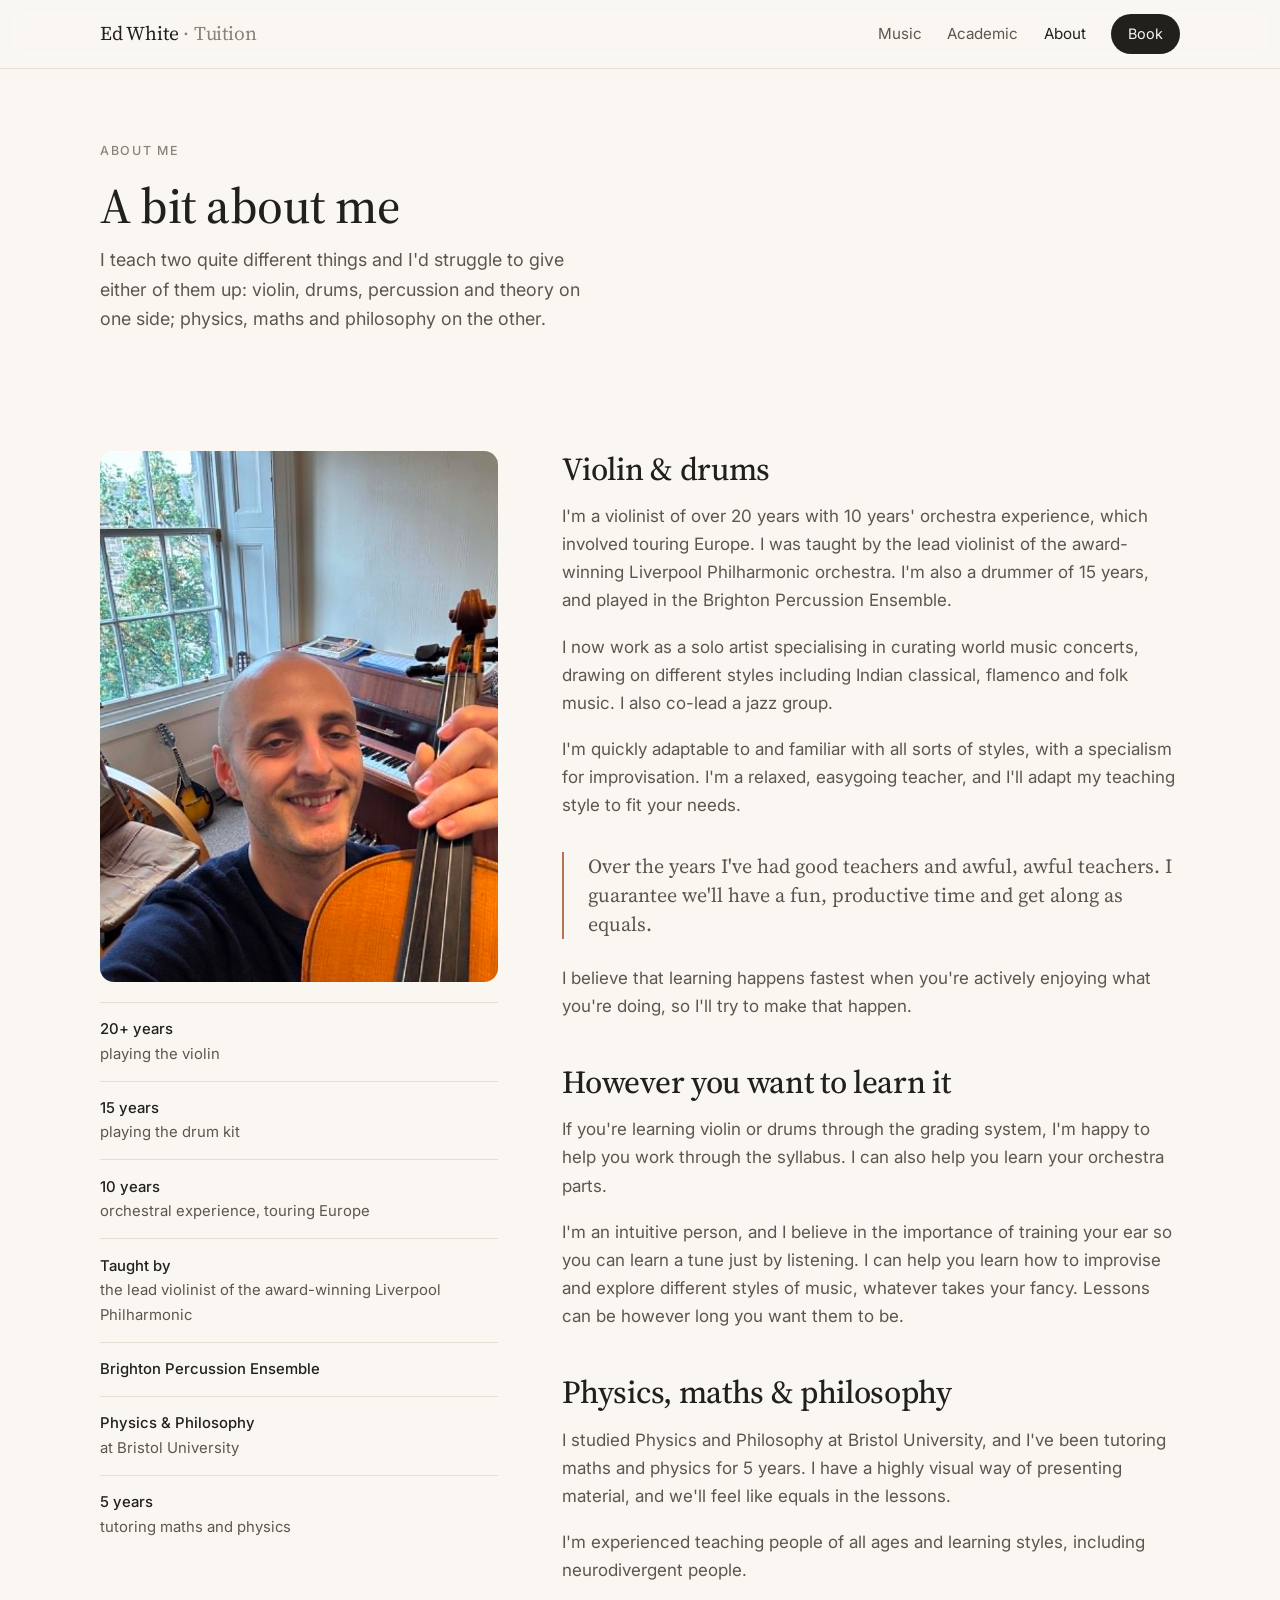
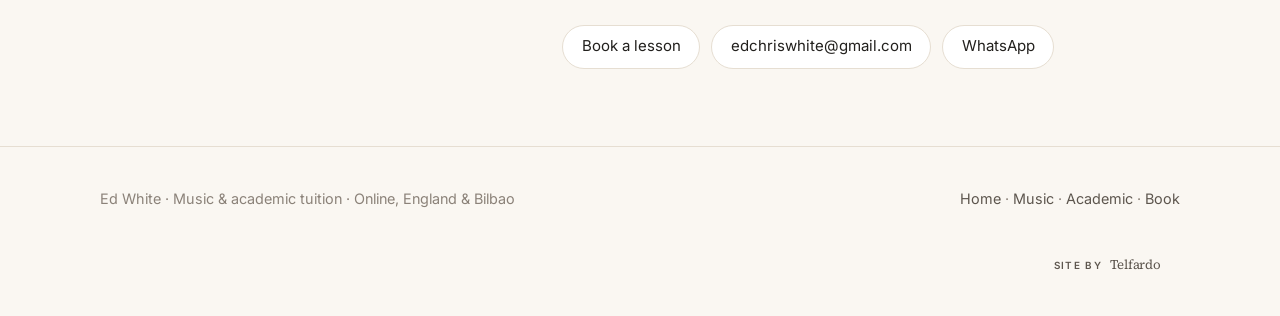
==== commit eeb2508d: "remove em dashes and gallery page" ====
--- a/about.html
+++ b/about.html
@@ -3,8 +3,9 @@
 <head>
 <meta charset="utf-8">
 <meta name="viewport" content="width=device-width, initial-scale=1">
-<title>About Ed — Ed White Tuition</title>
+<title>About Ed | Ed White Tuition</title>
 <meta name="description" content="Ed White: violinist of over 20 years, drummer of 15, taught by the lead violinist of the Liverpool Philharmonic. Physics and Philosophy at Bristol, five years tutoring maths and physics.">
+<link rel="icon" href="favicon.svg" type="image/svg+xml">
 <link rel="preconnect" href="https://fonts.googleapis.com">
 <link rel="preconnect" href="https://fonts.gstatic.com" crossorigin>
 <link href="https://fonts.googleapis.com/css2?family=Inter:wght@400;500;600&family=Source+Serif+4:opsz,wght@8..60,400;8..60,500&display=swap" rel="stylesheet">
@@ -22,7 +23,6 @@
       <a href="music.html">Music</a>
       <a href="academic.html">Academic</a>
       <a href="about.html" aria-current="page">About</a>
-      <a href="gallery.html">Gallery</a>
       <a class="btn-sm" href="index.html#book">Book</a>
     </nav>
   </div>
@@ -100,14 +100,14 @@
         <p>
           I'm an intuitive person, and I believe in the importance of training your ear so you can
           learn a tune just by listening. I can help you learn how to improvise and explore
-          different styles of music — whatever takes your fancy. Lessons can be however long you
+          different styles of music, whatever takes your fancy. Lessons can be however long you
           want them to be.
         </p>
 
         <h2>Physics, maths &amp; philosophy</h2>
         <p>
           I studied Physics and Philosophy at Bristol University, and I've been tutoring maths and
-          physics for 5 years. I have a highly visual way of presenting material — and we'll feel
+          physics for 5 years. I have a highly visual way of presenting material, and we'll feel
           like equals in the lessons.
         </p>
         <p>
@@ -117,7 +117,6 @@
 
         <div class="contact-strip" style="margin-top:2.5rem">
           <a href="index.html#book">Book a lesson</a>
-          <a href="gallery.html">See the gallery</a>
           <a href="mailto:edchriswhite@gmail.com">edchriswhite@gmail.com</a>
           <a href="https://wa.me/447710241930">WhatsApp</a>
         </div>
@@ -131,7 +130,7 @@
 <footer class="site-foot">
   <div class="wrap">
     <p>Ed White · Music &amp; academic tuition · Online, England &amp; Bilbao</p>
-    <p><a href="index.html">Home</a> ·  · <a href="gallery.html">Gallery</a> · <a href="index.html#book">Book</a></p>
+    <p><a href="index.html">Home</a> · <a href="music.html">Music</a> · <a href="academic.html">Academic</a> · <a href="index.html#book">Book</a></p>
     <p class="credit"><a href="https://telfardo.com" rel="noopener"><span class="swap"><span class="front">Site by</span><span class="back">Need one?</span></span><span class="me">Telfardo</span><span class="swap arrow"><span class="front"></span><span class="back">&rarr;</span></span></a></p>
   </div>
 </footer>
--- a/styles.css
+++ b/styles.css
@@ -1,4 +1,4 @@
-/* Ed White Tuition — quiet, warm, unfussy.
+/* Ed White Tuition: quiet, warm, unfussy.
    One accent colour, lots of air, no gimmicks. */
 
 :root {
@@ -141,7 +141,7 @@
 
 .hero h1 { margin-bottom: 0.65rem; }
 
-/* Small portrait sitting beside the page title — deliberately modest, and
+/* Small portrait sitting beside the page title, deliberately modest and
    square, so there's no crop to go wrong on any screen. */
 
 .hero-intro {
@@ -223,6 +223,7 @@
 
 input[type="text"],
 input[type="email"],
+input[type="password"],
 select,
 textarea {
   width: 100%;
@@ -544,32 +545,6 @@
 .cta-band .btn { margin-top: 1.75rem; }
 .cta-band .btn-primary { width: auto; padding-inline: 2.4rem; }
 
-/* ---------- gallery ---------- */
-
-.gallery {
-  display: grid;
-  grid-template-columns: repeat(auto-fit, minmax(260px, 1fr));
-  gap: 1.1rem;
-}
-
-.gallery figure {
-  margin: 0;
-}
-
-.gallery .photo {
-  border-radius: var(--radius);
-  overflow: hidden;
-  background: var(--paper-warm);
-  aspect-ratio: 3 / 4;
-}
-.gallery .photo img { width: 100%; height: 100%; object-fit: cover; }
-
-.gallery .wide { grid-column: span 2; }
-.gallery .wide .photo { aspect-ratio: 3 / 2; }
-
-/* square source images sit better without a tall crop */
-.gallery .square .photo { aspect-ratio: 1 / 1; }
-
 /* ---------- student note cards (stand-ins until lesson photos exist) ---------- */
 
 .note-cards {
@@ -602,13 +577,6 @@
 .note-card p {
   font-size: 0.97rem;
   color: var(--ink-soft);
-}
-
-.gallery figcaption {
-  margin-top: 0.7rem;
-  font-size: 0.88rem;
-  color: var(--ink-faint);
-  line-height: 1.5;
 }
 
 /* ---------- long-form prose ---------- */
@@ -784,8 +752,6 @@
   /* Once the sidebar stacks it stops being a glanceable margin note and
      turns into a long list between the photo and the prose. */
   .credentials { display: none; }
-  .gallery .wide { grid-column: span 1; }
-  .gallery .wide .photo { aspect-ratio: 3 / 2; }
   .note-cards { grid-template-columns: 1fr; }
 
   .story.flip .story-text { order: 0; }
--- a/admin.css
+++ b/admin.css
@@ -142,3 +142,104 @@
   .edw-bar { font-size: 0.8rem; padding: 0.55rem 0.7rem; }
   .edw-panel { right: 0.6rem; left: 0.6rem; width: auto; }
 }
+
+/* ---- photo replacement & destructive actions ---- */
+
+.edw-panel .edw-file {
+  display: block;
+  margin-bottom: 0.9rem;
+}
+.edw-panel .edw-file input[type="file"] {
+  display: block;
+  width: 100%;
+  margin-top: 0.35rem;
+  font: inherit;
+  font-size: 0.82rem;
+}
+.edw-panel .edw-upload-note {
+  margin: -0.4rem 0 0.9rem;
+  font-size: 0.8rem;
+  color: var(--ink-soft);
+}
+.edw-panel .edw-upload-note[hidden] { display: none; }
+
+.edw-section-tools .edw-danger { color: #a4342a; }
+.edw-section-tools .edw-danger:hover { background: #a4342a; border-color: #a4342a; color: #fff; }
+
+/* ---- delete a single block ---- */
+
+.edw-kill {
+  position: absolute;
+  z-index: 9998;
+  width: 20px;
+  height: 20px;
+  padding: 0;
+  line-height: 18px;
+  text-align: center;
+  font-size: 15px;
+  border-radius: 50%;
+  border: 1px solid #a4342a;
+  background: #fff;
+  color: #a4342a;
+  cursor: pointer;
+  box-shadow: 0 2px 6px rgba(34, 32, 29, 0.18);
+}
+.edw-kill:hover { background: #a4342a; color: #fff; }
+.edw-kill[hidden] { display: none; }
+
+.edw-bar .edw-danger { color: #d98b7f; }
+.edw-bar .edw-danger:hover { background: #a4342a; border-color: #a4342a; color: #fff; }
+
+/* ---- in-page confirmation ---- */
+
+.edw-ask {
+  position: fixed;
+  inset: 0;
+  z-index: 10000;
+  display: flex;
+  align-items: center;
+  justify-content: center;
+  padding: 1.5rem;
+  background: rgba(34, 32, 29, 0.5);
+}
+.edw-ask-box {
+  width: min(100%, 420px);
+  background: #fff;
+  border-radius: 12px;
+  padding: 1.6rem 1.7rem 1.4rem;
+  box-shadow: 0 18px 50px rgba(34, 32, 29, 0.3);
+}
+.edw-ask-box h3 {
+  font-family: var(--serif, Georgia, serif);
+  font-size: 1.2rem;
+  margin: 0 0 0.5rem;
+  color: #22201d;
+}
+.edw-ask-box p {
+  margin: 0 0 1.4rem;
+  font-size: 0.93rem;
+  line-height: 1.55;
+  color: #5d564e;
+}
+.edw-ask-actions {
+  display: flex;
+  justify-content: flex-end;
+  gap: 0.6rem;
+}
+.edw-ask-actions button {
+  font: inherit;
+  font-size: 0.9rem;
+  padding: 0.5rem 1.1rem;
+  border-radius: 100px;
+  border: 1px solid #e6ded2;
+  background: #fff;
+  color: #5d564e;
+  cursor: pointer;
+}
+.edw-ask-actions button:hover { border-color: #b8734f; color: #22201d; }
+.edw-ask-actions .edw-go {
+  background: #9c5334;
+  border-color: #9c5334;
+  color: #fff;
+}
+.edw-ask-actions .edw-go:hover { background: #86462b; color: #fff; }
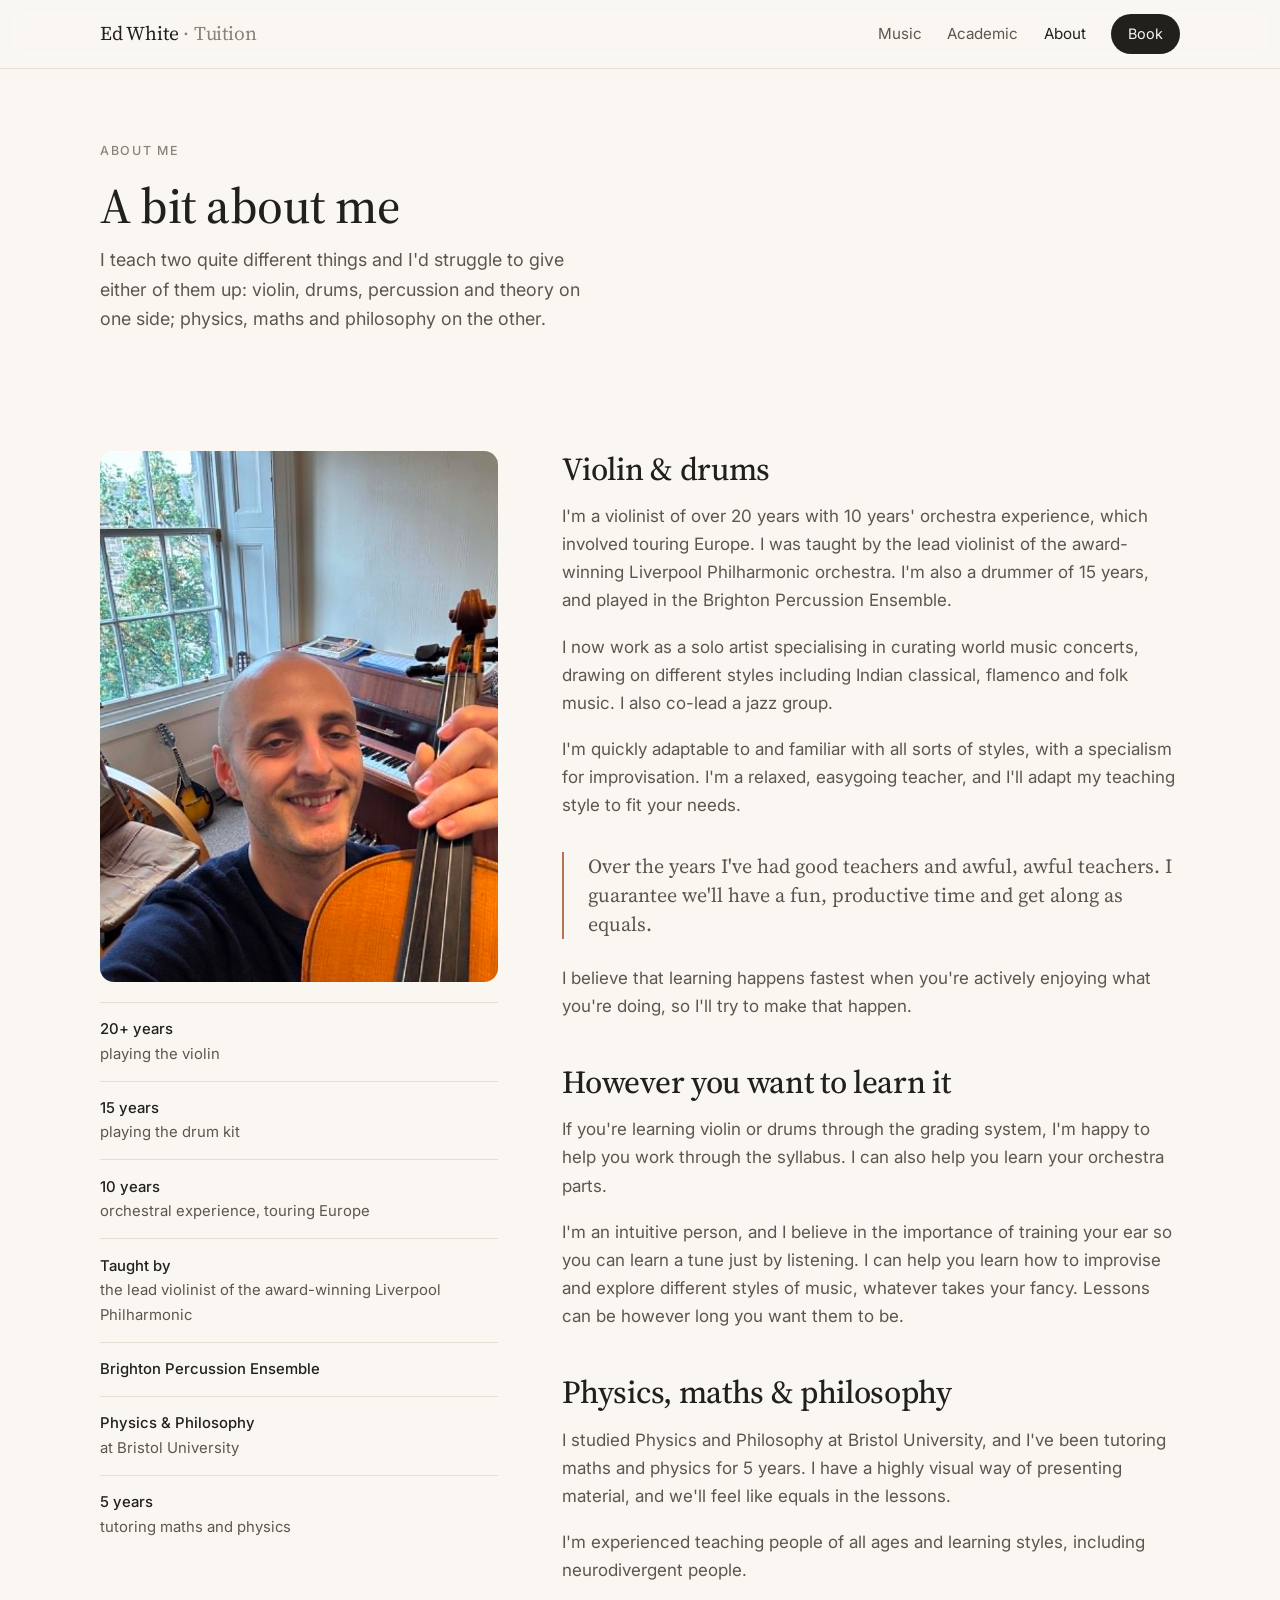
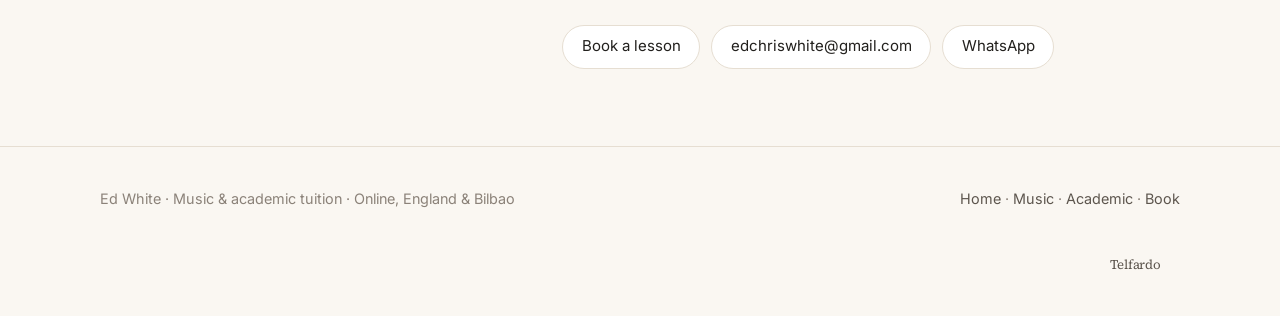
==== commit 3112a2bc: "improve form spacing and shorten page titles" ====
--- a/about.html
+++ b/about.html
@@ -3,7 +3,7 @@
 <head>
 <meta charset="utf-8">
 <meta name="viewport" content="width=device-width, initial-scale=1">
-<title>About Ed | Ed White Tuition</title>
+<title>About Ed</title>
 <meta name="description" content="Ed White: violinist of over 20 years, drummer of 15, taught by the lead violinist of the Liverpool Philharmonic. Physics and Philosophy at Bristol, five years tutoring maths and physics.">
 <link rel="icon" href="favicon.svg" type="image/svg+xml">
 <link rel="preconnect" href="https://fonts.googleapis.com">
--- a/styles.css
+++ b/styles.css
@@ -360,7 +360,7 @@
   border: 1px solid var(--line);
   border-radius: 10px;
   padding: 0.9rem 1rem 1rem;
-  margin-top: -0.2rem;
+  margin: -0.2rem 0 1.25rem;
 }
 .field-reveal[hidden] { display: none; }
 .field-reveal .field:last-child { margin-bottom: 0; }
